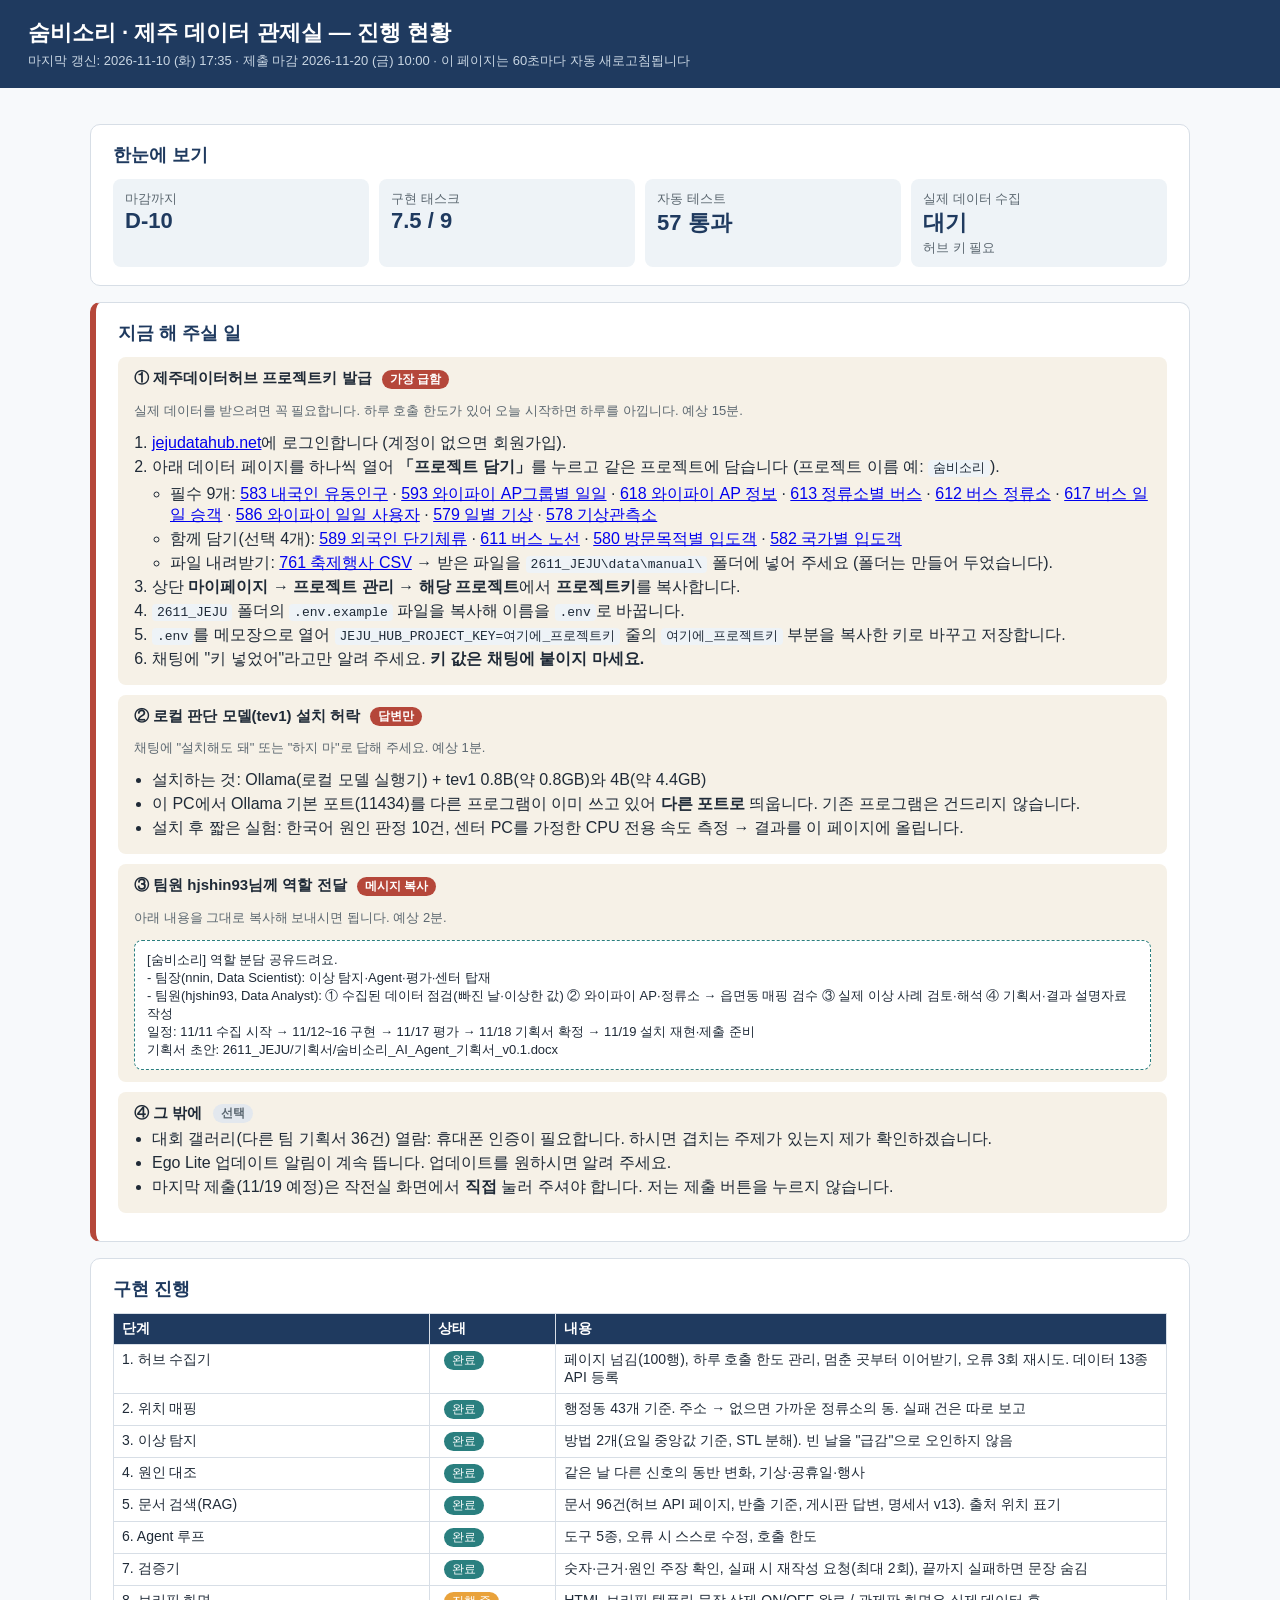
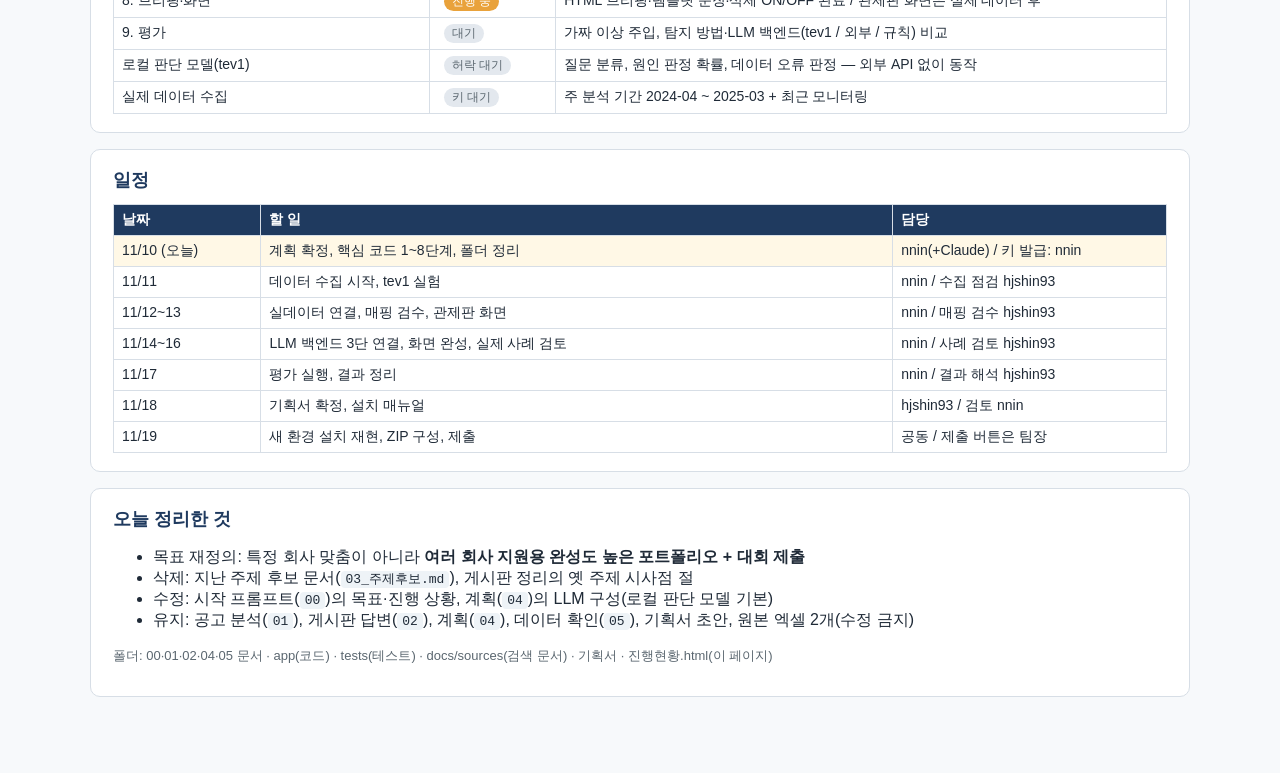
==== 진행현황.html @ 08cffcdd "docs: 목표 재정의에 맞춰 문서 정리(지난 주제 후보 삭제), 진행현황 페이지 추가 Co-Authored-By: Claude Opus 5.5 <noreply@anthropic." ====
<!doctype html>
<html lang="ko">
<head>
<meta charset="utf-8">
<meta http-equiv="refresh" content="60">
<title>숨비소리 진행 현황</title>
<style>
  :root { --navy:#1F3A5F; --teal:#2A7F7F; --sand:#F6F1E7; --red:#B5473A; --gray:#5B6770; --line:#D7DEE6; }
  body { font-family:'Malgun Gothic',sans-serif; margin:0; background:#F7F9FB; color:#1f2a37; }
  header { background:var(--navy); color:#fff; padding:18px 28px; }
  header h1 { margin:0; font-size:22px; } header p { margin:4px 0 0; color:#C9D6E3; font-size:13px; }
  main { max-width:1100px; margin:0 auto; padding:20px 24px 60px; }
  section { background:#fff; border:1px solid var(--line); border-radius:10px; padding:18px 22px; margin:16px 0; }
  h2 { margin:0 0 12px; font-size:18px; color:var(--navy); }
  .todo { border-left:6px solid var(--red); }
  .step { background:var(--sand); border-radius:8px; padding:12px 16px; margin:10px 0; }
  .step h3 { margin:0 0 6px; font-size:15px; } .step ol, .step ul { margin:6px 0 0 18px; padding:0; } .step li { margin:3px 0; }
  .tag { display:inline-block; font-size:12px; padding:1px 8px; border-radius:10px; margin-left:6px; vertical-align:middle; }
  .must { background:var(--red); color:#fff; } .opt { background:#E3E8EE; color:var(--gray); } .done { background:var(--teal); color:#fff; }
  .wip { background:#E9A23B; color:#fff; } .wait { background:#E3E8EE; color:var(--gray); }
  table { border-collapse:collapse; width:100%; font-size:14px; } th, td { border:1px solid var(--line); padding:6px 8px; text-align:left; vertical-align:top; }
  th { background:var(--navy); color:#fff; font-weight:600; } tr.today td { background:#FFF8E6; }
  code { background:#EEF3F7; padding:1px 5px; border-radius:4px; }
  .muted { color:var(--gray); font-size:13px; } .grid { display:grid; grid-template-columns:repeat(4,1fr); gap:10px; }
  .kpi { background:#EEF3F7; border-radius:8px; padding:10px 12px; } .kpi b { font-size:22px; color:var(--navy); display:block; }
  .msg { background:#fff; border:1px dashed var(--teal); border-radius:8px; padding:10px 12px; white-space:pre-wrap; font-size:13px; }
</style>
</head>
<body>
<header>
  <h1>숨비소리 · 제주 데이터 관제실 — 진행 현황</h1>
  <p>마지막 갱신: 2026-11-10 (화) 17:35 · 제출 마감 2026-11-20 (금) 10:00 · 이 페이지는 60초마다 자동 새로고침됩니다</p>
</header>
<main>

<section>
  <h2>한눈에 보기</h2>
  <div class="grid">
    <div class="kpi"><span class="muted">마감까지</span><b>D-10</b></div>
    <div class="kpi"><span class="muted">구현 태스크</span><b>7.5 / 9</b></div>
    <div class="kpi"><span class="muted">자동 테스트</span><b>57 통과</b></div>
    <div class="kpi"><span class="muted">실제 데이터 수집</span><b>대기</b><span class="muted">허브 키 필요</span></div>
  </div>
</section>

<section class="todo">
  <h2>지금 해 주실 일</h2>

  <div class="step">
    <h3>① 제주데이터허브 프로젝트키 발급 <span class="tag must">가장 급함</span></h3>
    <p class="muted">실제 데이터를 받으려면 꼭 필요합니다. 하루 호출 한도가 있어 오늘 시작하면 하루를 아낍니다. 예상 15분.</p>
    <ol>
      <li><a href="https://jejudatahub.net/login" target="_blank">jejudatahub.net</a>에 로그인합니다 (계정이 없으면 회원가입).</li>
      <li>아래 데이터 페이지를 하나씩 열어 <b>「프로젝트 담기」</b>를 누르고 같은 프로젝트에 담습니다 (프로젝트 이름 예: <code>숨비소리</code>).
        <ul>
          <li>필수 9개:
            <a href="https://jejudatahub.net/data/view/data/583" target="_blank">583 내국인 유동인구</a> ·
            <a href="https://jejudatahub.net/data/view/data/593" target="_blank">593 와이파이 AP그룹별 일일</a> ·
            <a href="https://jejudatahub.net/data/view/data/618" target="_blank">618 와이파이 AP 정보</a> ·
            <a href="https://jejudatahub.net/data/view/data/613" target="_blank">613 정류소별 버스</a> ·
            <a href="https://jejudatahub.net/data/view/data/612" target="_blank">612 버스 정류소</a> ·
            <a href="https://jejudatahub.net/data/view/data/617" target="_blank">617 버스 일일 승객</a> ·
            <a href="https://jejudatahub.net/data/view/data/586" target="_blank">586 와이파이 일일 사용자</a> ·
            <a href="https://jejudatahub.net/data/view/data/579" target="_blank">579 일별 기상</a> ·
            <a href="https://jejudatahub.net/data/view/data/578" target="_blank">578 기상관측소</a></li>
          <li>함께 담기(선택 4개):
            <a href="https://jejudatahub.net/data/view/data/589" target="_blank">589 외국인 단기체류</a> ·
            <a href="https://jejudatahub.net/data/view/data/611" target="_blank">611 버스 노선</a> ·
            <a href="https://jejudatahub.net/data/view/data/580" target="_blank">580 방문목적별 입도객</a> ·
            <a href="https://jejudatahub.net/data/view/data/582" target="_blank">582 국가별 입도객</a></li>
          <li>파일 내려받기: <a href="https://jejudatahub.net/data/view/data/761" target="_blank">761 축제행사 CSV</a> → 받은 파일을 <code>2611_JEJU\data\manual\</code> 폴더에 넣어 주세요 (폴더는 만들어 두었습니다).</li>
        </ul>
      </li>
      <li>상단 <b>마이페이지 → 프로젝트 관리 → 해당 프로젝트</b>에서 <b>프로젝트키</b>를 복사합니다.</li>
      <li><code>2611_JEJU</code> 폴더의 <code>.env.example</code> 파일을 복사해 이름을 <code>.env</code>로 바꿉니다.</li>
      <li><code>.env</code>를 메모장으로 열어 <code>JEJU_HUB_PROJECT_KEY=여기에_프로젝트키</code> 줄의 <code>여기에_프로젝트키</code> 부분을 복사한 키로 바꾸고 저장합니다.</li>
      <li>채팅에 "키 넣었어"라고만 알려 주세요. <b>키 값은 채팅에 붙이지 마세요.</b></li>
    </ol>
  </div>

  <div class="step">
    <h3>② 로컬 판단 모델(tev1) 설치 허락 <span class="tag must">답변만</span></h3>
    <p class="muted">채팅에 "설치해도 돼" 또는 "하지 마"로 답해 주세요. 예상 1분.</p>
    <ul>
      <li>설치하는 것: Ollama(로컬 모델 실행기) + tev1 0.8B(약 0.8GB)와 4B(약 4.4GB)</li>
      <li>이 PC에서 Ollama 기본 포트(11434)를 다른 프로그램이 이미 쓰고 있어 <b>다른 포트로</b> 띄웁니다. 기존 프로그램은 건드리지 않습니다.</li>
      <li>설치 후 짧은 실험: 한국어 원인 판정 10건, 센터 PC를 가정한 CPU 전용 속도 측정 → 결과를 이 페이지에 올립니다.</li>
    </ul>
  </div>

  <div class="step">
    <h3>③ 팀원 hjshin93님께 역할 전달 <span class="tag must">메시지 복사</span></h3>
    <p class="muted">아래 내용을 그대로 복사해 보내시면 됩니다. 예상 2분.</p>
    <div class="msg">[숨비소리] 역할 분담 공유드려요.
- 팀장(nnin, Data Scientist): 이상 탐지·Agent·평가·센터 탑재
- 팀원(hjshin93, Data Analyst): ① 수집된 데이터 점검(빠진 날·이상한 값) ② 와이파이 AP·정류소 → 읍면동 매핑 검수 ③ 실제 이상 사례 검토·해석 ④ 기획서·결과 설명자료 작성
일정: 11/11 수집 시작 → 11/12~16 구현 → 11/17 평가 → 11/18 기획서 확정 → 11/19 설치 재현·제출 준비
기획서 초안: 2611_JEJU/기획서/숨비소리_AI_Agent_기획서_v0.1.docx</div>
  </div>

  <div class="step">
    <h3>④ 그 밖에 <span class="tag opt">선택</span></h3>
    <ul>
      <li>대회 갤러리(다른 팀 기획서 36건) 열람: 휴대폰 인증이 필요합니다. 하시면 겹치는 주제가 있는지 제가 확인하겠습니다.</li>
      <li>Ego Lite 업데이트 알림이 계속 뜹니다. 업데이트를 원하시면 알려 주세요.</li>
      <li>마지막 제출(11/19 예정)은 작전실 화면에서 <b>직접</b> 눌러 주셔야 합니다. 저는 제출 버튼을 누르지 않습니다.</li>
    </ul>
  </div>
</section>

<section>
  <h2>구현 진행</h2>
  <table>
    <tr><th style="width:30%">단계</th><th style="width:12%">상태</th><th>내용</th></tr>
    <tr><td>1. 허브 수집기</td><td><span class="tag done">완료</span></td><td>페이지 넘김(100행), 하루 호출 한도 관리, 멈춘 곳부터 이어받기, 오류 3회 재시도. 데이터 13종 API 등록</td></tr>
    <tr><td>2. 위치 매핑</td><td><span class="tag done">완료</span></td><td>행정동 43개 기준. 주소 → 없으면 가까운 정류소의 동. 실패 건은 따로 보고</td></tr>
    <tr><td>3. 이상 탐지</td><td><span class="tag done">완료</span></td><td>방법 2개(요일 중앙값 기준, STL 분해). 빈 날을 "급감"으로 오인하지 않음</td></tr>
    <tr><td>4. 원인 대조</td><td><span class="tag done">완료</span></td><td>같은 날 다른 신호의 동반 변화, 기상·공휴일·행사</td></tr>
    <tr><td>5. 문서 검색(RAG)</td><td><span class="tag done">완료</span></td><td>문서 96건(허브 API 페이지, 반출 기준, 게시판 답변, 명세서 v13). 출처 위치 표기</td></tr>
    <tr><td>6. Agent 루프</td><td><span class="tag done">완료</span></td><td>도구 5종, 오류 시 스스로 수정, 호출 한도</td></tr>
    <tr><td>7. 검증기</td><td><span class="tag done">완료</span></td><td>숫자·근거·원인 주장 확인, 실패 시 재작성 요청(최대 2회), 끝까지 실패하면 문장 숨김</td></tr>
    <tr><td>8. 브리핑·화면</td><td><span class="tag wip">진행 중</span></td><td>HTML 브리핑·템플릿 문장·삭제 ON/OFF 완료 / 관제판 화면은 실제 데이터 후</td></tr>
    <tr><td>9. 평가</td><td><span class="tag wait">대기</span></td><td>가짜 이상 주입, 탐지 방법·LLM 백엔드(tev1 / 외부 / 규칙) 비교</td></tr>
    <tr><td>로컬 판단 모델(tev1)</td><td><span class="tag wait">허락 대기</span></td><td>질문 분류, 원인 판정 확률, 데이터 오류 판정 — 외부 API 없이 동작</td></tr>
    <tr><td>실제 데이터 수집</td><td><span class="tag wait">키 대기</span></td><td>주 분석 기간 2024-04 ~ 2025-03 + 최근 모니터링</td></tr>
  </table>
</section>

<section>
  <h2>일정</h2>
  <table>
    <tr><th style="width:14%">날짜</th><th>할 일</th><th style="width:26%">담당</th></tr>
    <tr class="today"><td>11/10 (오늘)</td><td>계획 확정, 핵심 코드 1~8단계, 폴더 정리</td><td>nnin(+Claude) / 키 발급: nnin</td></tr>
    <tr><td>11/11</td><td>데이터 수집 시작, tev1 실험</td><td>nnin / 수집 점검 hjshin93</td></tr>
    <tr><td>11/12~13</td><td>실데이터 연결, 매핑 검수, 관제판 화면</td><td>nnin / 매핑 검수 hjshin93</td></tr>
    <tr><td>11/14~16</td><td>LLM 백엔드 3단 연결, 화면 완성, 실제 사례 검토</td><td>nnin / 사례 검토 hjshin93</td></tr>
    <tr><td>11/17</td><td>평가 실행, 결과 정리</td><td>nnin / 결과 해석 hjshin93</td></tr>
    <tr><td>11/18</td><td>기획서 확정, 설치 매뉴얼</td><td>hjshin93 / 검토 nnin</td></tr>
    <tr><td>11/19</td><td>새 환경 설치 재현, ZIP 구성, 제출</td><td>공동 / 제출 버튼은 팀장</td></tr>
  </table>
</section>

<section>
  <h2>오늘 정리한 것</h2>
  <ul>
    <li>목표 재정의: 특정 회사 맞춤이 아니라 <b>여러 회사 지원용 완성도 높은 포트폴리오 + 대회 제출</b></li>
    <li>삭제: 지난 주제 후보 문서(<code>03_주제후보.md</code>), 게시판 정리의 옛 주제 시사점 절</li>
    <li>수정: 시작 프롬프트(<code>00</code>)의 목표·진행 상황, 계획(<code>04</code>)의 LLM 구성(로컬 판단 모델 기본)</li>
    <li>유지: 공고 분석(<code>01</code>), 게시판 답변(<code>02</code>), 계획(<code>04</code>), 데이터 확인(<code>05</code>), 기획서 초안, 원본 엑셀 2개(수정 금지)</li>
  </ul>
  <p class="muted">폴더: 00·01·02·04·05 문서 · app(코드) · tests(테스트) · docs/sources(검색 문서) · 기획서 · 진행현황.html(이 페이지)</p>
</section>

</main>
</body>
</html>
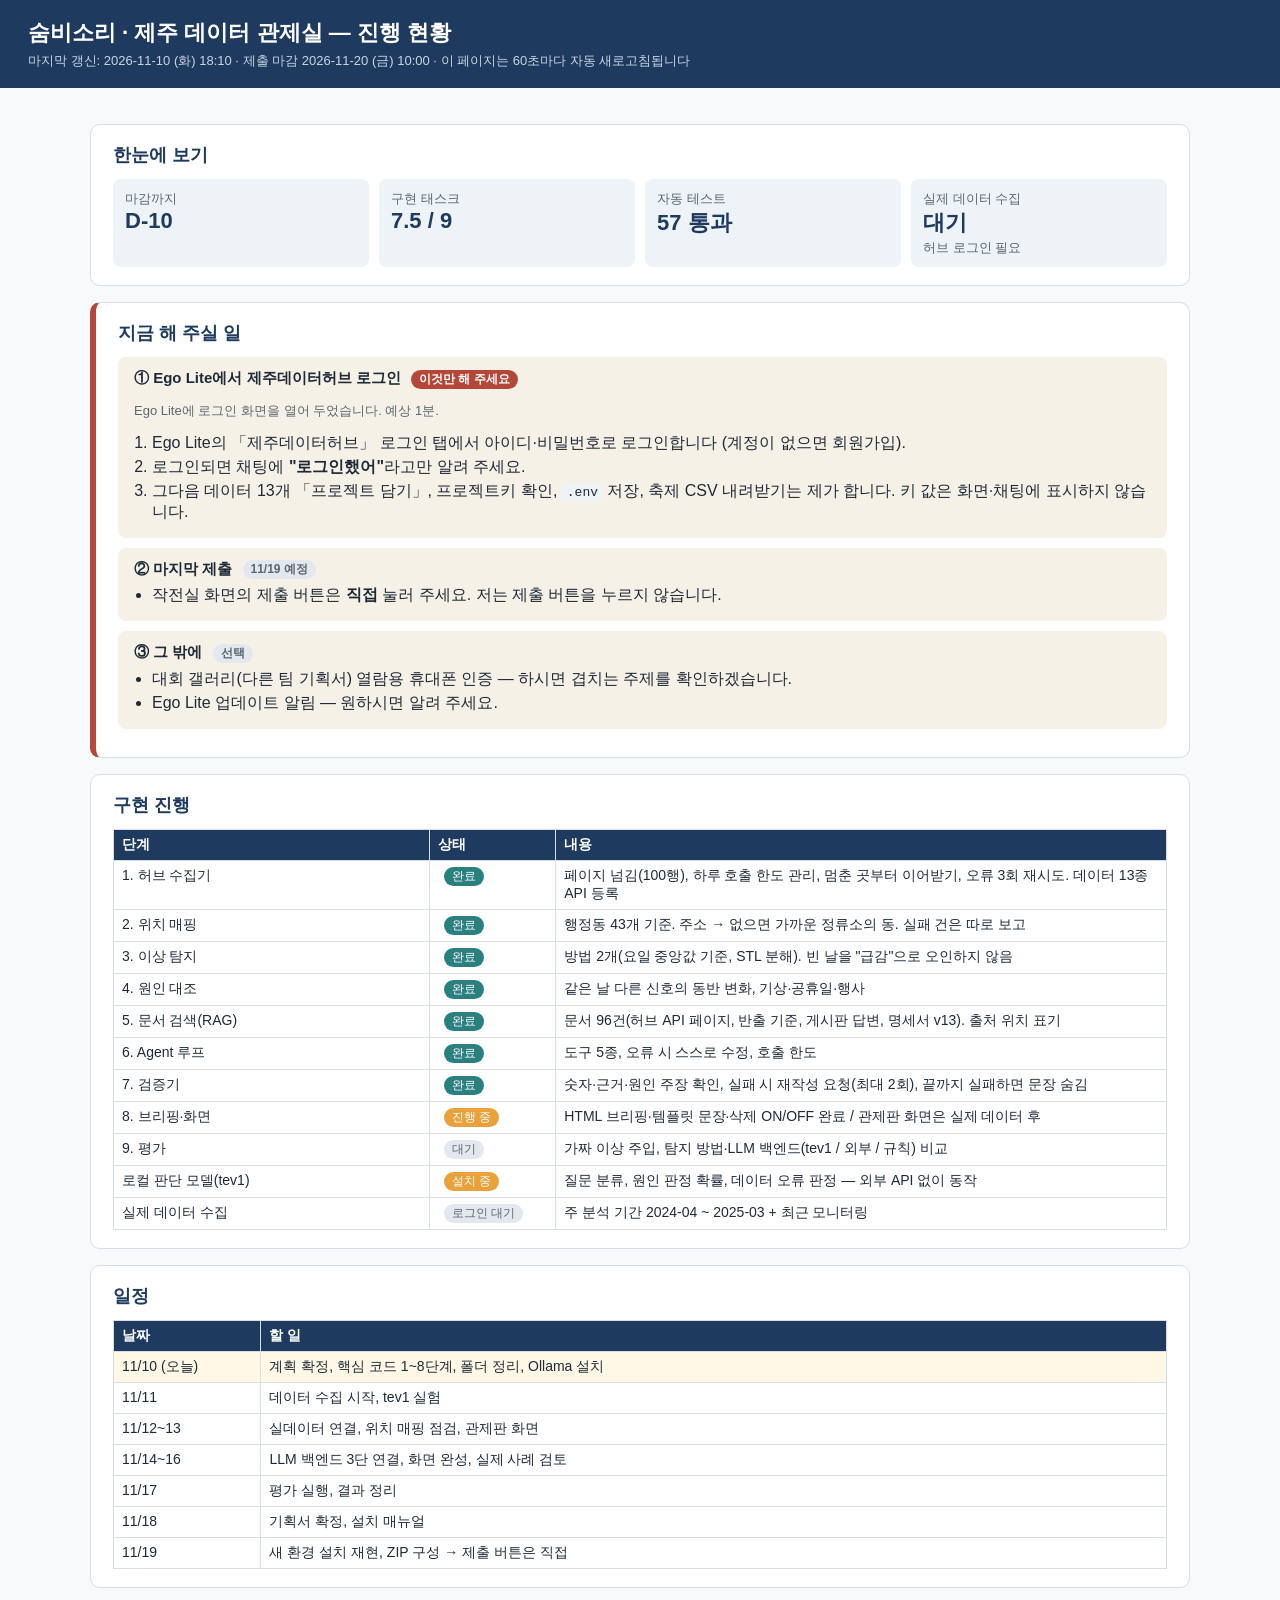
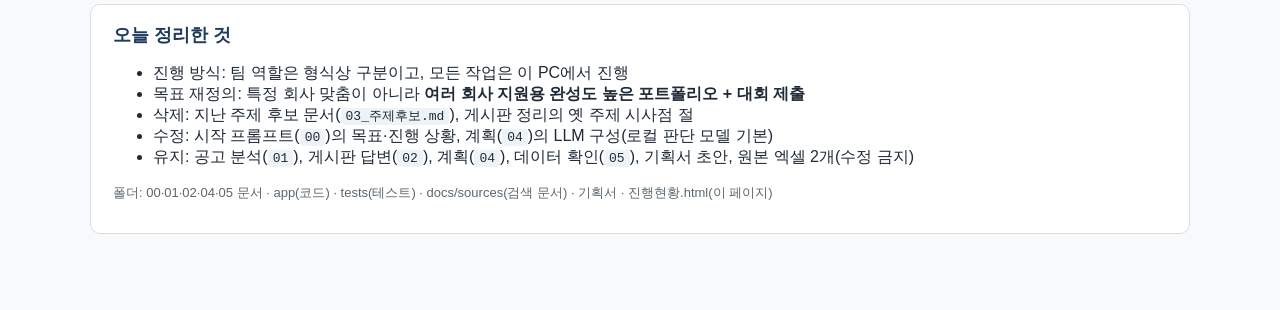
==== commit 9dfe4659: "docs: 진행현황 갱신(사용자 할 일=허브 로그인만, 팀 역할 형식상) Co-Authored-By: Claude Opus 5.5 <noreply@anthropic.com>" ====
--- a/진행현황.html
+++ b/진행현황.html
@@ -1,156 +1,116 @@
-<!doctype html>
-<html lang="ko">
-<head>
-<meta charset="utf-8">
-<meta http-equiv="refresh" content="60">
-<title>숨비소리 진행 현황</title>
-<style>
-  :root { --navy:#1F3A5F; --teal:#2A7F7F; --sand:#F6F1E7; --red:#B5473A; --gray:#5B6770; --line:#D7DEE6; }
-  body { font-family:'Malgun Gothic',sans-serif; margin:0; background:#F7F9FB; color:#1f2a37; }
-  header { background:var(--navy); color:#fff; padding:18px 28px; }
-  header h1 { margin:0; font-size:22px; } header p { margin:4px 0 0; color:#C9D6E3; font-size:13px; }
-  main { max-width:1100px; margin:0 auto; padding:20px 24px 60px; }
-  section { background:#fff; border:1px solid var(--line); border-radius:10px; padding:18px 22px; margin:16px 0; }
-  h2 { margin:0 0 12px; font-size:18px; color:var(--navy); }
-  .todo { border-left:6px solid var(--red); }
-  .step { background:var(--sand); border-radius:8px; padding:12px 16px; margin:10px 0; }
-  .step h3 { margin:0 0 6px; font-size:15px; } .step ol, .step ul { margin:6px 0 0 18px; padding:0; } .step li { margin:3px 0; }
-  .tag { display:inline-block; font-size:12px; padding:1px 8px; border-radius:10px; margin-left:6px; vertical-align:middle; }
-  .must { background:var(--red); color:#fff; } .opt { background:#E3E8EE; color:var(--gray); } .done { background:var(--teal); color:#fff; }
-  .wip { background:#E9A23B; color:#fff; } .wait { background:#E3E8EE; color:var(--gray); }
-  table { border-collapse:collapse; width:100%; font-size:14px; } th, td { border:1px solid var(--line); padding:6px 8px; text-align:left; vertical-align:top; }
-  th { background:var(--navy); color:#fff; font-weight:600; } tr.today td { background:#FFF8E6; }
-  code { background:#EEF3F7; padding:1px 5px; border-radius:4px; }
-  .muted { color:var(--gray); font-size:13px; } .grid { display:grid; grid-template-columns:repeat(4,1fr); gap:10px; }
-  .kpi { background:#EEF3F7; border-radius:8px; padding:10px 12px; } .kpi b { font-size:22px; color:var(--navy); display:block; }
-  .msg { background:#fff; border:1px dashed var(--teal); border-radius:8px; padding:10px 12px; white-space:pre-wrap; font-size:13px; }
-</style>
-</head>
-<body>
-<header>
-  <h1>숨비소리 · 제주 데이터 관제실 — 진행 현황</h1>
-  <p>마지막 갱신: 2026-11-10 (화) 17:35 · 제출 마감 2026-11-20 (금) 10:00 · 이 페이지는 60초마다 자동 새로고침됩니다</p>
-</header>
-<main>
-
-<section>
-  <h2>한눈에 보기</h2>
-  <div class="grid">
-    <div class="kpi"><span class="muted">마감까지</span><b>D-10</b></div>
-    <div class="kpi"><span class="muted">구현 태스크</span><b>7.5 / 9</b></div>
-    <div class="kpi"><span class="muted">자동 테스트</span><b>57 통과</b></div>
-    <div class="kpi"><span class="muted">실제 데이터 수집</span><b>대기</b><span class="muted">허브 키 필요</span></div>
-  </div>
-</section>
-
-<section class="todo">
-  <h2>지금 해 주실 일</h2>
-
-  <div class="step">
-    <h3>① 제주데이터허브 프로젝트키 발급 <span class="tag must">가장 급함</span></h3>
-    <p class="muted">실제 데이터를 받으려면 꼭 필요합니다. 하루 호출 한도가 있어 오늘 시작하면 하루를 아낍니다. 예상 15분.</p>
-    <ol>
-      <li><a href="https://jejudatahub.net/login" target="_blank">jejudatahub.net</a>에 로그인합니다 (계정이 없으면 회원가입).</li>
-      <li>아래 데이터 페이지를 하나씩 열어 <b>「프로젝트 담기」</b>를 누르고 같은 프로젝트에 담습니다 (프로젝트 이름 예: <code>숨비소리</code>).
-        <ul>
-          <li>필수 9개:
-            <a href="https://jejudatahub.net/data/view/data/583" target="_blank">583 내국인 유동인구</a> ·
-            <a href="https://jejudatahub.net/data/view/data/593" target="_blank">593 와이파이 AP그룹별 일일</a> ·
-            <a href="https://jejudatahub.net/data/view/data/618" target="_blank">618 와이파이 AP 정보</a> ·
-            <a href="https://jejudatahub.net/data/view/data/613" target="_blank">613 정류소별 버스</a> ·
-            <a href="https://jejudatahub.net/data/view/data/612" target="_blank">612 버스 정류소</a> ·
-            <a href="https://jejudatahub.net/data/view/data/617" target="_blank">617 버스 일일 승객</a> ·
-            <a href="https://jejudatahub.net/data/view/data/586" target="_blank">586 와이파이 일일 사용자</a> ·
-            <a href="https://jejudatahub.net/data/view/data/579" target="_blank">579 일별 기상</a> ·
-            <a href="https://jejudatahub.net/data/view/data/578" target="_blank">578 기상관측소</a></li>
-          <li>함께 담기(선택 4개):
-            <a href="https://jejudatahub.net/data/view/data/589" target="_blank">589 외국인 단기체류</a> ·
-            <a href="https://jejudatahub.net/data/view/data/611" target="_blank">611 버스 노선</a> ·
-            <a href="https://jejudatahub.net/data/view/data/580" target="_blank">580 방문목적별 입도객</a> ·
-            <a href="https://jejudatahub.net/data/view/data/582" target="_blank">582 국가별 입도객</a></li>
-          <li>파일 내려받기: <a href="https://jejudatahub.net/data/view/data/761" target="_blank">761 축제행사 CSV</a> → 받은 파일을 <code>2611_JEJU\data\manual\</code> 폴더에 넣어 주세요 (폴더는 만들어 두었습니다).</li>
-        </ul>
-      </li>
-      <li>상단 <b>마이페이지 → 프로젝트 관리 → 해당 프로젝트</b>에서 <b>프로젝트키</b>를 복사합니다.</li>
-      <li><code>2611_JEJU</code> 폴더의 <code>.env.example</code> 파일을 복사해 이름을 <code>.env</code>로 바꿉니다.</li>
-      <li><code>.env</code>를 메모장으로 열어 <code>JEJU_HUB_PROJECT_KEY=여기에_프로젝트키</code> 줄의 <code>여기에_프로젝트키</code> 부분을 복사한 키로 바꾸고 저장합니다.</li>
-      <li>채팅에 "키 넣었어"라고만 알려 주세요. <b>키 값은 채팅에 붙이지 마세요.</b></li>
-    </ol>
-  </div>
-
-  <div class="step">
-    <h3>② 로컬 판단 모델(tev1) 설치 허락 <span class="tag must">답변만</span></h3>
-    <p class="muted">채팅에 "설치해도 돼" 또는 "하지 마"로 답해 주세요. 예상 1분.</p>
-    <ul>
-      <li>설치하는 것: Ollama(로컬 모델 실행기) + tev1 0.8B(약 0.8GB)와 4B(약 4.4GB)</li>
-      <li>이 PC에서 Ollama 기본 포트(11434)를 다른 프로그램이 이미 쓰고 있어 <b>다른 포트로</b> 띄웁니다. 기존 프로그램은 건드리지 않습니다.</li>
-      <li>설치 후 짧은 실험: 한국어 원인 판정 10건, 센터 PC를 가정한 CPU 전용 속도 측정 → 결과를 이 페이지에 올립니다.</li>
-    </ul>
-  </div>
-
-  <div class="step">
-    <h3>③ 팀원 hjshin93님께 역할 전달 <span class="tag must">메시지 복사</span></h3>
-    <p class="muted">아래 내용을 그대로 복사해 보내시면 됩니다. 예상 2분.</p>
-    <div class="msg">[숨비소리] 역할 분담 공유드려요.
-- 팀장(nnin, Data Scientist): 이상 탐지·Agent·평가·센터 탑재
-- 팀원(hjshin93, Data Analyst): ① 수집된 데이터 점검(빠진 날·이상한 값) ② 와이파이 AP·정류소 → 읍면동 매핑 검수 ③ 실제 이상 사례 검토·해석 ④ 기획서·결과 설명자료 작성
-일정: 11/11 수집 시작 → 11/12~16 구현 → 11/17 평가 → 11/18 기획서 확정 → 11/19 설치 재현·제출 준비
-기획서 초안: 2611_JEJU/기획서/숨비소리_AI_Agent_기획서_v0.1.docx</div>
-  </div>
-
-  <div class="step">
-    <h3>④ 그 밖에 <span class="tag opt">선택</span></h3>
-    <ul>
-      <li>대회 갤러리(다른 팀 기획서 36건) 열람: 휴대폰 인증이 필요합니다. 하시면 겹치는 주제가 있는지 제가 확인하겠습니다.</li>
-      <li>Ego Lite 업데이트 알림이 계속 뜹니다. 업데이트를 원하시면 알려 주세요.</li>
-      <li>마지막 제출(11/19 예정)은 작전실 화면에서 <b>직접</b> 눌러 주셔야 합니다. 저는 제출 버튼을 누르지 않습니다.</li>
-    </ul>
-  </div>
-</section>
-
-<section>
-  <h2>구현 진행</h2>
-  <table>
-    <tr><th style="width:30%">단계</th><th style="width:12%">상태</th><th>내용</th></tr>
-    <tr><td>1. 허브 수집기</td><td><span class="tag done">완료</span></td><td>페이지 넘김(100행), 하루 호출 한도 관리, 멈춘 곳부터 이어받기, 오류 3회 재시도. 데이터 13종 API 등록</td></tr>
-    <tr><td>2. 위치 매핑</td><td><span class="tag done">완료</span></td><td>행정동 43개 기준. 주소 → 없으면 가까운 정류소의 동. 실패 건은 따로 보고</td></tr>
-    <tr><td>3. 이상 탐지</td><td><span class="tag done">완료</span></td><td>방법 2개(요일 중앙값 기준, STL 분해). 빈 날을 "급감"으로 오인하지 않음</td></tr>
-    <tr><td>4. 원인 대조</td><td><span class="tag done">완료</span></td><td>같은 날 다른 신호의 동반 변화, 기상·공휴일·행사</td></tr>
-    <tr><td>5. 문서 검색(RAG)</td><td><span class="tag done">완료</span></td><td>문서 96건(허브 API 페이지, 반출 기준, 게시판 답변, 명세서 v13). 출처 위치 표기</td></tr>
-    <tr><td>6. Agent 루프</td><td><span class="tag done">완료</span></td><td>도구 5종, 오류 시 스스로 수정, 호출 한도</td></tr>
-    <tr><td>7. 검증기</td><td><span class="tag done">완료</span></td><td>숫자·근거·원인 주장 확인, 실패 시 재작성 요청(최대 2회), 끝까지 실패하면 문장 숨김</td></tr>
-    <tr><td>8. 브리핑·화면</td><td><span class="tag wip">진행 중</span></td><td>HTML 브리핑·템플릿 문장·삭제 ON/OFF 완료 / 관제판 화면은 실제 데이터 후</td></tr>
-    <tr><td>9. 평가</td><td><span class="tag wait">대기</span></td><td>가짜 이상 주입, 탐지 방법·LLM 백엔드(tev1 / 외부 / 규칙) 비교</td></tr>
-    <tr><td>로컬 판단 모델(tev1)</td><td><span class="tag wait">허락 대기</span></td><td>질문 분류, 원인 판정 확률, 데이터 오류 판정 — 외부 API 없이 동작</td></tr>
-    <tr><td>실제 데이터 수집</td><td><span class="tag wait">키 대기</span></td><td>주 분석 기간 2024-04 ~ 2025-03 + 최근 모니터링</td></tr>
-  </table>
-</section>
-
-<section>
-  <h2>일정</h2>
-  <table>
-    <tr><th style="width:14%">날짜</th><th>할 일</th><th style="width:26%">담당</th></tr>
-    <tr class="today"><td>11/10 (오늘)</td><td>계획 확정, 핵심 코드 1~8단계, 폴더 정리</td><td>nnin(+Claude) / 키 발급: nnin</td></tr>
-    <tr><td>11/11</td><td>데이터 수집 시작, tev1 실험</td><td>nnin / 수집 점검 hjshin93</td></tr>
-    <tr><td>11/12~13</td><td>실데이터 연결, 매핑 검수, 관제판 화면</td><td>nnin / 매핑 검수 hjshin93</td></tr>
-    <tr><td>11/14~16</td><td>LLM 백엔드 3단 연결, 화면 완성, 실제 사례 검토</td><td>nnin / 사례 검토 hjshin93</td></tr>
-    <tr><td>11/17</td><td>평가 실행, 결과 정리</td><td>nnin / 결과 해석 hjshin93</td></tr>
-    <tr><td>11/18</td><td>기획서 확정, 설치 매뉴얼</td><td>hjshin93 / 검토 nnin</td></tr>
-    <tr><td>11/19</td><td>새 환경 설치 재현, ZIP 구성, 제출</td><td>공동 / 제출 버튼은 팀장</td></tr>
-  </table>
-</section>
-
-<section>
-  <h2>오늘 정리한 것</h2>
-  <ul>
-    <li>목표 재정의: 특정 회사 맞춤이 아니라 <b>여러 회사 지원용 완성도 높은 포트폴리오 + 대회 제출</b></li>
-    <li>삭제: 지난 주제 후보 문서(<code>03_주제후보.md</code>), 게시판 정리의 옛 주제 시사점 절</li>
-    <li>수정: 시작 프롬프트(<code>00</code>)의 목표·진행 상황, 계획(<code>04</code>)의 LLM 구성(로컬 판단 모델 기본)</li>
-    <li>유지: 공고 분석(<code>01</code>), 게시판 답변(<code>02</code>), 계획(<code>04</code>), 데이터 확인(<code>05</code>), 기획서 초안, 원본 엑셀 2개(수정 금지)</li>
-  </ul>
-  <p class="muted">폴더: 00·01·02·04·05 문서 · app(코드) · tests(테스트) · docs/sources(검색 문서) · 기획서 · 진행현황.html(이 페이지)</p>
-</section>
-
-</main>
-</body>
-</html>
+<!doctype html>
+<html lang="ko">
+<head>
+<meta charset="utf-8">
+<meta http-equiv="refresh" content="60">
+<title>숨비소리 진행 현황</title>
+<style>
+  :root { --navy:#1F3A5F; --teal:#2A7F7F; --sand:#F6F1E7; --red:#B5473A; --gray:#5B6770; --line:#D7DEE6; }
+  body { font-family:'Malgun Gothic',sans-serif; margin:0; background:#F7F9FB; color:#1f2a37; }
+  header { background:var(--navy); color:#fff; padding:18px 28px; }
+  header h1 { margin:0; font-size:22px; } header p { margin:4px 0 0; color:#C9D6E3; font-size:13px; }
+  main { max-width:1100px; margin:0 auto; padding:20px 24px 60px; }
+  section { background:#fff; border:1px solid var(--line); border-radius:10px; padding:18px 22px; margin:16px 0; }
+  h2 { margin:0 0 12px; font-size:18px; color:var(--navy); }
+  .todo { border-left:6px solid var(--red); }
+  .step { background:var(--sand); border-radius:8px; padding:12px 16px; margin:10px 0; }
+  .step h3 { margin:0 0 6px; font-size:15px; } .step ol, .step ul { margin:6px 0 0 18px; padding:0; } .step li { margin:3px 0; }
+  .tag { display:inline-block; font-size:12px; padding:1px 8px; border-radius:10px; margin-left:6px; vertical-align:middle; }
+  .must { background:var(--red); color:#fff; } .opt { background:#E3E8EE; color:var(--gray); } .done { background:var(--teal); color:#fff; }
+  .wip { background:#E9A23B; color:#fff; } .wait { background:#E3E8EE; color:var(--gray); }
+  table { border-collapse:collapse; width:100%; font-size:14px; } th, td { border:1px solid var(--line); padding:6px 8px; text-align:left; vertical-align:top; }
+  th { background:var(--navy); color:#fff; font-weight:600; } tr.today td { background:#FFF8E6; }
+  code { background:#EEF3F7; padding:1px 5px; border-radius:4px; }
+  .muted { color:var(--gray); font-size:13px; } .grid { display:grid; grid-template-columns:repeat(4,1fr); gap:10px; }
+  .kpi { background:#EEF3F7; border-radius:8px; padding:10px 12px; } .kpi b { font-size:22px; color:var(--navy); display:block; }
+  .msg { background:#fff; border:1px dashed var(--teal); border-radius:8px; padding:10px 12px; white-space:pre-wrap; font-size:13px; }
+</style>
+</head>
+<body>
+<header>
+  <h1>숨비소리 · 제주 데이터 관제실 — 진행 현황</h1>
+  <p>마지막 갱신: 2026-11-10 (화) 18:10 · 제출 마감 2026-11-20 (금) 10:00 · 이 페이지는 60초마다 자동 새로고침됩니다</p>
+</header>
+<main>
+
+<section>
+  <h2>한눈에 보기</h2>
+  <div class="grid">
+    <div class="kpi"><span class="muted">마감까지</span><b>D-10</b></div>
+    <div class="kpi"><span class="muted">구현 태스크</span><b>7.5 / 9</b></div>
+    <div class="kpi"><span class="muted">자동 테스트</span><b>57 통과</b></div>
+    <div class="kpi"><span class="muted">실제 데이터 수집</span><b>대기</b><span class="muted">허브 로그인 필요</span></div>
+  </div>
+</section>
+
+<section class="todo">
+  <h2>지금 해 주실 일</h2>
+  <div class="step">
+    <h3>① Ego Lite에서 제주데이터허브 로그인 <span class="tag must">이것만 해 주세요</span></h3>
+    <p class="muted">Ego Lite에 로그인 화면을 열어 두었습니다. 예상 1분.</p>
+    <ol>
+      <li>Ego Lite의 「제주데이터허브」 로그인 탭에서 아이디·비밀번호로 로그인합니다 (계정이 없으면 회원가입).</li>
+      <li>로그인되면 채팅에 <b>"로그인했어"</b>라고만 알려 주세요.</li>
+      <li>그다음 데이터 13개 「프로젝트 담기」, 프로젝트키 확인, <code>.env</code> 저장, 축제 CSV 내려받기는 제가 합니다. 키 값은 화면·채팅에 표시하지 않습니다.</li>
+    </ol>
+  </div>
+  <div class="step">
+    <h3>② 마지막 제출 <span class="tag opt">11/19 예정</span></h3>
+    <ul><li>작전실 화면의 제출 버튼은 <b>직접</b> 눌러 주세요. 저는 제출 버튼을 누르지 않습니다.</li></ul>
+  </div>
+  <div class="step">
+    <h3>③ 그 밖에 <span class="tag opt">선택</span></h3>
+    <ul>
+      <li>대회 갤러리(다른 팀 기획서) 열람용 휴대폰 인증 — 하시면 겹치는 주제를 확인하겠습니다.</li>
+      <li>Ego Lite 업데이트 알림 — 원하시면 알려 주세요.</li>
+    </ul>
+  </div>
+</section>
+
+<section>
+  <h2>구현 진행</h2>
+  <table>
+    <tr><th style="width:30%">단계</th><th style="width:12%">상태</th><th>내용</th></tr>
+    <tr><td>1. 허브 수집기</td><td><span class="tag done">완료</span></td><td>페이지 넘김(100행), 하루 호출 한도 관리, 멈춘 곳부터 이어받기, 오류 3회 재시도. 데이터 13종 API 등록</td></tr>
+    <tr><td>2. 위치 매핑</td><td><span class="tag done">완료</span></td><td>행정동 43개 기준. 주소 → 없으면 가까운 정류소의 동. 실패 건은 따로 보고</td></tr>
+    <tr><td>3. 이상 탐지</td><td><span class="tag done">완료</span></td><td>방법 2개(요일 중앙값 기준, STL 분해). 빈 날을 "급감"으로 오인하지 않음</td></tr>
+    <tr><td>4. 원인 대조</td><td><span class="tag done">완료</span></td><td>같은 날 다른 신호의 동반 변화, 기상·공휴일·행사</td></tr>
+    <tr><td>5. 문서 검색(RAG)</td><td><span class="tag done">완료</span></td><td>문서 96건(허브 API 페이지, 반출 기준, 게시판 답변, 명세서 v13). 출처 위치 표기</td></tr>
+    <tr><td>6. Agent 루프</td><td><span class="tag done">완료</span></td><td>도구 5종, 오류 시 스스로 수정, 호출 한도</td></tr>
+    <tr><td>7. 검증기</td><td><span class="tag done">완료</span></td><td>숫자·근거·원인 주장 확인, 실패 시 재작성 요청(최대 2회), 끝까지 실패하면 문장 숨김</td></tr>
+    <tr><td>8. 브리핑·화면</td><td><span class="tag wip">진행 중</span></td><td>HTML 브리핑·템플릿 문장·삭제 ON/OFF 완료 / 관제판 화면은 실제 데이터 후</td></tr>
+    <tr><td>9. 평가</td><td><span class="tag wait">대기</span></td><td>가짜 이상 주입, 탐지 방법·LLM 백엔드(tev1 / 외부 / 규칙) 비교</td></tr>
+    <tr><td>로컬 판단 모델(tev1)</td><td><span class="tag wip">설치 중</span></td><td>질문 분류, 원인 판정 확률, 데이터 오류 판정 — 외부 API 없이 동작</td></tr>
+    <tr><td>실제 데이터 수집</td><td><span class="tag wait">로그인 대기</span></td><td>주 분석 기간 2024-04 ~ 2025-03 + 최근 모니터링</td></tr>
+  </table>
+</section>
+
+<section>
+  <h2>일정</h2>
+  <table>
+    <tr><th style="width:14%">날짜</th><th>할 일</th></tr>
+    <tr class="today"><td>11/10 (오늘)</td><td>계획 확정, 핵심 코드 1~8단계, 폴더 정리, Ollama 설치</td></tr>
+    <tr><td>11/11</td><td>데이터 수집 시작, tev1 실험</td></tr>
+    <tr><td>11/12~13</td><td>실데이터 연결, 위치 매핑 점검, 관제판 화면</td></tr>
+    <tr><td>11/14~16</td><td>LLM 백엔드 3단 연결, 화면 완성, 실제 사례 검토</td></tr>
+    <tr><td>11/17</td><td>평가 실행, 결과 정리</td></tr>
+    <tr><td>11/18</td><td>기획서 확정, 설치 매뉴얼</td></tr>
+    <tr><td>11/19</td><td>새 환경 설치 재현, ZIP 구성 → 제출 버튼은 직접</td></tr>
+  </table>
+</section>
+
+<section>
+  <h2>오늘 정리한 것</h2>
+  <ul>
+    <li>진행 방식: 팀 역할은 형식상 구분이고, 모든 작업은 이 PC에서 진행</li>
+    <li>목표 재정의: 특정 회사 맞춤이 아니라 <b>여러 회사 지원용 완성도 높은 포트폴리오 + 대회 제출</b></li>
+    <li>삭제: 지난 주제 후보 문서(<code>03_주제후보.md</code>), 게시판 정리의 옛 주제 시사점 절</li>
+    <li>수정: 시작 프롬프트(<code>00</code>)의 목표·진행 상황, 계획(<code>04</code>)의 LLM 구성(로컬 판단 모델 기본)</li>
+    <li>유지: 공고 분석(<code>01</code>), 게시판 답변(<code>02</code>), 계획(<code>04</code>), 데이터 확인(<code>05</code>), 기획서 초안, 원본 엑셀 2개(수정 금지)</li>
+  </ul>
+  <p class="muted">폴더: 00·01·02·04·05 문서 · app(코드) · tests(테스트) · docs/sources(검색 문서) · 기획서 · 진행현황.html(이 페이지)</p>
+</section>
+
+</main>
+</body>
+</html>
